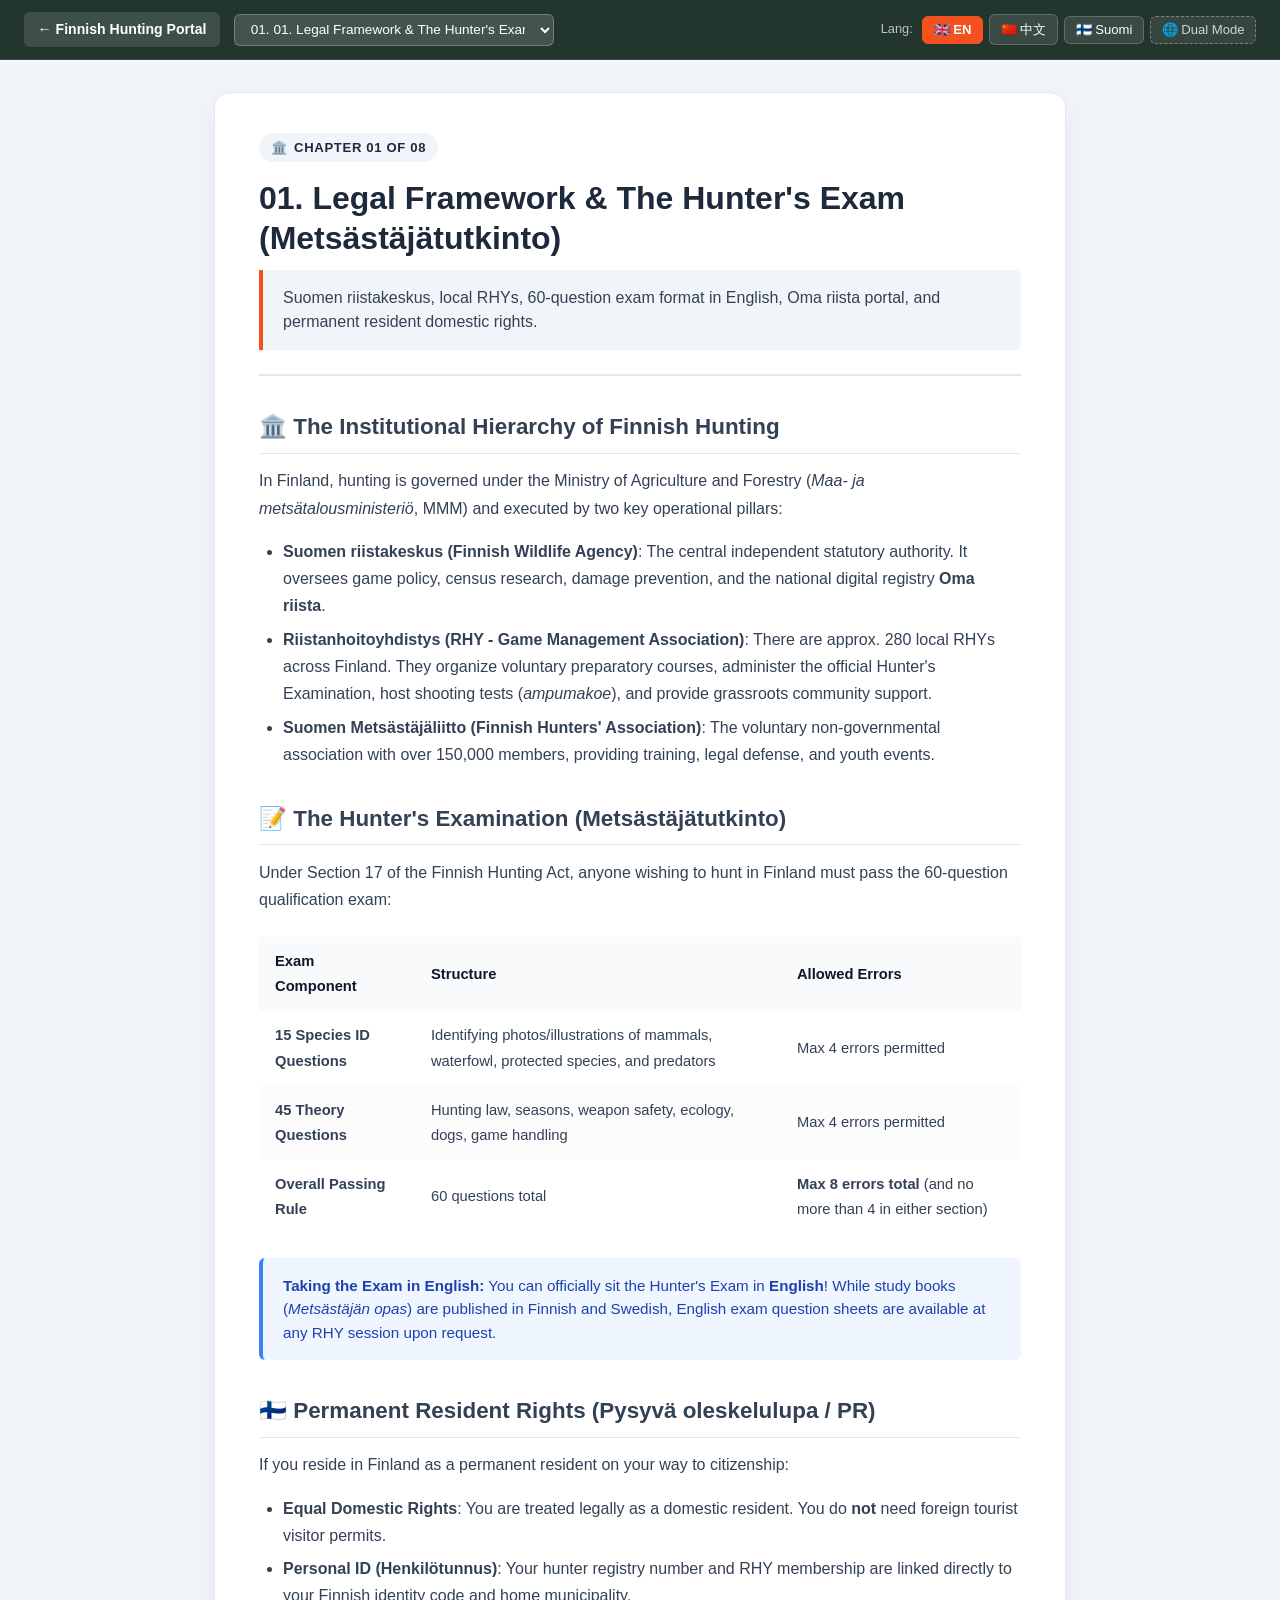
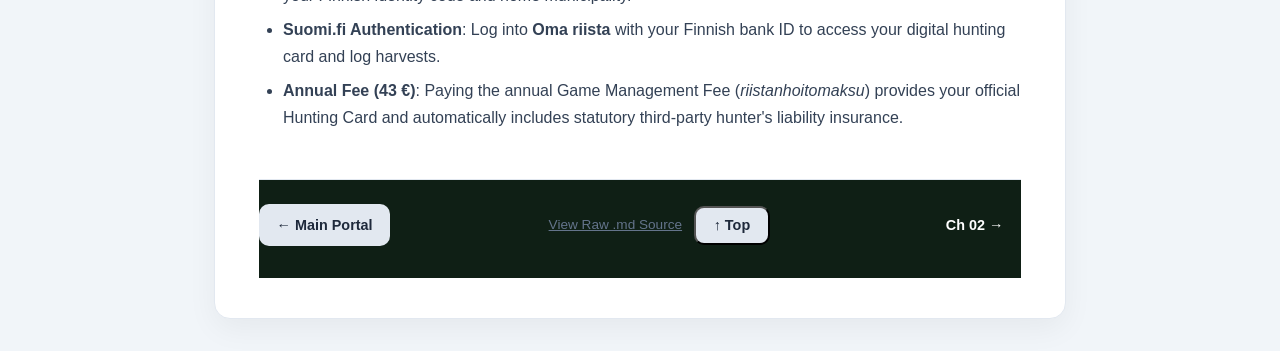
==== docs/01_legal_framework_and_exam.html @ 81fd7a48 "feat: add trilingual handbook reader modal and standalone html chapter docs with dual-language suppo" ====
<!DOCTYPE html>
<html lang="en">
<head>
  <meta charset="UTF-8">
  <meta name="viewport" content="width=device-width, initial-scale=1.0">
  <title>01. Legal Framework & The Hunter's Exam (Metsästäjätutkinto) | Finnish Hunting Handbook</title>
  <link rel="stylesheet" href="../styles.css">
  <style>
    body {
      background-color: var(--color-slate-100);
      color: var(--color-slate-800);
      min-height: 100vh;
      display: flex;
      flex-direction: column;
      font-family: -apple-system, BlinkMacSystemFont, "Segoe UI", Roboto, Helvetica, Arial, sans-serif;
    }
    .doc-sticky-header {
      position: sticky;
      top: 0;
      z-index: 100;
      background: rgba(26, 46, 38, 0.96);
      backdrop-filter: blur(12px);
      border-bottom: 1px solid rgba(255, 255, 255, 0.12);
      padding: 0.75rem 1.5rem;
      display: flex;
      align-items: center;
      justify-content: space-between;
      gap: 1rem;
      flex-wrap: wrap;
    }
    .doc-nav-left {
      display: flex;
      align-items: center;
      gap: 0.85rem;
      flex-wrap: wrap;
    }
    .doc-btn-back {
      color: #fff;
      text-decoration: none;
      display: inline-flex;
      align-items: center;
      gap: 0.4rem;
      font-weight: 600;
      font-size: 0.88rem;
      padding: 0.4rem 0.85rem;
      background: rgba(255, 255, 255, 0.12);
      border-radius: var(--radius-sm);
      transition: all var(--transition-fast);
    }
    .doc-btn-back:hover {
      background: var(--color-forest-accent);
      color: #fff;
      transform: translateX(-2px);
    }
    .doc-select {
      background: rgba(255, 255, 255, 0.15);
      color: #fff;
      border: 1px solid rgba(255, 255, 255, 0.25);
      padding: 0.4rem 0.75rem;
      border-radius: var(--radius-sm);
      font-size: 0.85rem;
      cursor: pointer;
      outline: none;
      max-width: 320px;
    }
    .doc-select option {
      background: #1a2e26;
      color: #fff;
    }
    .doc-lang-controls {
      display: flex;
      align-items: center;
      gap: 0.4rem;
      flex-wrap: wrap;
    }
    .doc-lang-label {
      color: rgba(255,255,255,0.7);
      font-size: 0.8rem;
      margin-right: 0.2rem;
    }
    .doc-lang-btn {
      padding: 0.35rem 0.65rem;
      background: rgba(255, 255, 255, 0.1);
      border: 1px solid rgba(255, 255, 255, 0.2);
      border-radius: var(--radius-sm);
      color: #fff;
      font-size: 0.82rem;
      cursor: pointer;
      transition: all var(--transition-fast);
    }
    .doc-lang-btn:hover {
      background: rgba(255, 255, 255, 0.25);
    }
    .doc-lang-btn.active {
      background: var(--color-orange-500);
      border-color: var(--color-orange-500);
      font-weight: 700;
    }
    .doc-dual-btn {
      padding: 0.35rem 0.65rem;
      background: rgba(255, 255, 255, 0.08);
      border: 1px dashed rgba(255, 255, 255, 0.35);
      border-radius: var(--radius-sm);
      color: #cbd5e1;
      font-size: 0.82rem;
      cursor: pointer;
      transition: all var(--transition-fast);
    }
    .doc-dual-btn.active {
      background: var(--color-forest-accent);
      border-color: var(--color-forest-accent);
      color: #fff;
      font-weight: 700;
    }
    .doc-main-container {
      max-width: 900px;
      margin: 2rem auto;
      padding: 0 1.5rem;
      flex: 1;
      width: 100%;
    }
    .doc-card {
      background: #fff;
      border-radius: var(--radius-lg);
      padding: 2.5rem 2.75rem;
      box-shadow: 0 10px 30px rgba(0, 0, 0, 0.05);
      border: 1px solid var(--color-slate-200);
    }
    .doc-header-block {
      border-bottom: 2px solid var(--color-slate-200);
      padding-bottom: 1.5rem;
      margin-bottom: 2rem;
    }
    .doc-chapter-badge {
      display: inline-flex;
      align-items: center;
      gap: 0.4rem;
      background: var(--color-slate-100);
      border: 1px solid var(--color-slate-300);
      color: var(--color-forest-dark);
      font-size: 0.82rem;
      font-weight: 700;
      padding: 0.25rem 0.75rem;
      border-radius: 9999px;
      margin-bottom: 1rem;
      text-transform: uppercase;
      letter-spacing: 0.05em;
    }
    .doc-title {
      font-size: 2rem;
      font-weight: 800;
      color: var(--color-forest-dark);
      line-height: 1.25;
      margin-bottom: 0.75rem;
    }
    .doc-subtitle-box {
      background: #f1f5f9;
      border-left: 4px solid var(--color-orange-500);
      padding: 1rem 1.25rem;
      border-radius: 0 var(--radius-sm) var(--radius-sm) 0;
      color: var(--color-slate-700);
      font-size: 1rem;
      line-height: 1.5;
    }
    .doc-content-area {
      line-height: 1.7;
      color: #334155;
    }
    .doc-content-area h2 {
      font-size: 1.4rem;
      color: var(--color-forest-dark);
      margin-top: 2rem;
      margin-bottom: 0.85rem;
      border-bottom: 1px solid var(--color-slate-200);
      padding-bottom: 0.4rem;
    }
    .doc-content-area h3 {
      font-size: 1.15rem;
      color: #1e293b;
      margin-top: 1.5rem;
      margin-bottom: 0.6rem;
    }
    .doc-content-area p {
      margin-bottom: 1rem;
    }
    .doc-content-area ul, .doc-content-area ol {
      margin-bottom: 1.25rem;
      padding-left: 1.5rem;
    }
    .doc-content-area li {
      margin-bottom: 0.4rem;
    }
    .doc-content-area table {
      width: 100%;
      border-collapse: collapse;
      margin: 1.5rem 0;
      font-size: 0.92rem;
    }
    .doc-content-area th, .doc-content-area td {
      border: 1px solid var(--color-slate-300);
      padding: 0.75rem 1rem;
      text-align: left;
    }
    .doc-content-area th {
      background: #f8fafc;
      font-weight: 700;
      color: #0f172a;
    }
    .doc-content-area tr:nth-child(even) td {
      background: #fcfcfd;
    }
    .reader-alert {
      padding: 1rem 1.25rem;
      border-radius: var(--radius-sm);
      margin: 1.5rem 0;
      font-size: 0.95rem;
      line-height: 1.55;
    }
    .reader-alert.note {
      background-color: #eff6ff;
      border-left: 4px solid #3b82f6;
      color: #1e40af;
    }
    .reader-alert.warning {
      background-color: #fffbeb;
      border-left: 4px solid #f59e0b;
      color: #92400e;
    }
    .reader-alert.danger {
      background-color: #fef2f2;
      border-left: 4px solid #ef4444;
      color: #991b1b;
    }
    .secondary-preview-box {
      margin-top: 0.6rem;
      padding: 0.75rem 1rem;
      background: #f8fafc;
      border-left: 3px solid var(--color-orange-500);
      border-radius: 0 var(--radius-sm) var(--radius-sm) 0;
      color: #64748b;
      font-size: 0.92em;
    }
    .doc-footer-nav {
      margin-top: 3rem;
      padding-top: 1.5rem;
      border-top: 1px solid var(--color-slate-200);
      display: flex;
      justify-content: space-between;
      align-items: center;
      gap: 1rem;
      flex-wrap: wrap;
    }
    .doc-footer-links {
      display: flex;
      gap: 0.75rem;
      align-items: center;
    }
    .doc-nav-btn {
      display: inline-flex;
      align-items: center;
      gap: 0.4rem;
      padding: 0.6rem 1.1rem;
      background: var(--color-slate-200);
      color: var(--color-slate-800);
      border-radius: var(--radius-md);
      text-decoration: none;
      font-weight: 600;
      font-size: 0.9rem;
      transition: all var(--transition-fast);
    }
    .doc-nav-btn:hover {
      background: var(--color-forest-dark);
      color: #fff;
    }
    .doc-nav-btn.primary {
      background: var(--color-forest-dark);
      color: #fff;
    }
    .doc-nav-btn.primary:hover {
      background: var(--color-forest-accent);
    }
    .doc-raw-link {
      color: #64748b;
      font-size: 0.85rem;
      text-decoration: underline;
    }
    .doc-raw-link:hover {
      color: var(--color-forest-dark);
    }
    @media (max-width: 768px) {
      .doc-card {
        padding: 1.5rem;
      }
      .doc-title {
        font-size: 1.5rem;
      }
      .doc-select {
        max-width: 100%;
        width: 100%;
      }
    }
  </style>
</head>
<body>

  <!-- Sticky Header Bar -->
  <header class="doc-sticky-header">
    <div class="doc-nav-left">
      <a href="../index.html" class="doc-btn-back">← Finnish Hunting Portal</a>
      <select class="doc-select" onchange="if(this.value) window.location.href=this.value" aria-label="Jump to Chapter">
        
    <option value="01_legal_framework_and_exam.html" selected>
      01. 01. Legal Framework & The Hunter's Exam (Metsästäjätutkinto)
    </option>
  
    <option value="02_firearms_and_licensing.html" >
      02. 02. Firearms, Licensing & Supervised Shooting (Ampuma-aselaki)
    </option>
  
    <option value="03_bow_hunting_alternative.html" >
      03. 03. Bow Hunting Alternative (Jousimetsästys)
    </option>
  
    <option value="04_land_access_and_permits.html" >
      04. 04. Land Access, State Forests & Hunting Clubs (Metsästysoikeus)
    </option>
  
    <option value="05_game_species_and_seasons.html" >
      05. 05. Finnish Game Species, Seasons & Rifle Test (Hirvikoe)
    </option>
  
    <option value="06_zero_experience_roadmap.html" >
      06. 06. Zero-Experience Practical Roadmap (From Beginner to Harvest)
    </option>
  
    <option value="07_safety_gear_and_ethics.html" >
      07. 07. Safety Regulations, Gear & Nordic Ethics
    </option>
  
    <option value="08_finnish_hunting_glossary.html" >
      08. 08. Finnish Hunting Glossary & Field Radio Commands
    </option>
  
      </select>
    </div>
    <div class="doc-lang-controls">
      <span class="doc-lang-label">Lang:</span>
      <button class="doc-lang-btn" data-lang="en" onclick="setLanguage('en')">🇬🇧 EN</button>
      <button class="doc-lang-btn" data-lang="zh" onclick="setLanguage('zh')">🇨🇳 中文</button>
      <button class="doc-lang-btn" data-lang="fi" onclick="setLanguage('fi')">🇫🇮 Suomi</button>
      <button id="doc-dual-toggle" class="doc-dual-btn" onclick="toggleDualLanguage()" title="Toggle Dual-Language Comparison">🌐 Dual Mode</button>
    </div>
  </header>

  <!-- Main Article Body -->
  <main class="doc-main-container">
    <article class="doc-card">
      <header class="doc-header-block">
        <div class="doc-chapter-badge">
          <span>🏛️</span>
          <span>Chapter 01 of 08</span>
        </div>
        <h1 id="doc-article-title" class="doc-title">01. Legal Framework & The Hunter's Exam (Metsästäjätutkinto)</h1>
        <div id="doc-article-subtitle" class="doc-subtitle-box">Suomen riistakeskus, local RHYs, 60-question exam format in English, Oma riista portal, and permanent resident domestic rights.</div>
      </header>

      <!-- Primary Content Area -->
      <div id="doc-content-body" class="doc-content-area">
        
        <h2>🏛️ The Institutional Hierarchy of Finnish Hunting</h2>
        <p>In Finland, hunting is governed under the Ministry of Agriculture and Forestry (<em>Maa- ja metsätalousministeriö</em>, MMM) and executed by two key operational pillars:</p>
        <ul>
          <li><strong>Suomen riistakeskus (Finnish Wildlife Agency)</strong>: The central independent statutory authority. It oversees game policy, census research, damage prevention, and the national digital registry <strong>Oma riista</strong>.</li>
          <li><strong>Riistanhoitoyhdistys (RHY - Game Management Association)</strong>: There are approx. 280 local RHYs across Finland. They organize voluntary preparatory courses, administer the official Hunter's Examination, host shooting tests (<em>ampumakoe</em>), and provide grassroots community support.</li>
          <li><strong>Suomen Metsästäjäliitto (Finnish Hunters' Association)</strong>: The voluntary non-governmental association with over 150,000 members, providing training, legal defense, and youth events.</li>
        </ul>

        <h2>📝 The Hunter's Examination (Metsästäjätutkinto)</h2>
        <p>Under Section 17 of the Finnish Hunting Act, anyone wishing to hunt in Finland must pass the 60-question qualification exam:</p>
        <table>
          <thead>
            <tr><th>Exam Component</th><th>Structure</th><th>Allowed Errors</th></tr>
          </thead>
          <tbody>
            <tr><td><strong>15 Species ID Questions</strong></td><td>Identifying photos/illustrations of mammals, waterfowl, protected species, and predators</td><td>Max 4 errors permitted</td></tr>
            <tr><td><strong>45 Theory Questions</strong></td><td>Hunting law, seasons, weapon safety, ecology, dogs, game handling</td><td>Max 4 errors permitted</td></tr>
            <tr><td><strong>Overall Passing Rule</strong></td><td>60 questions total</td><td><strong>Max 8 errors total</strong> (and no more than 4 in either section)</td></tr>
          </tbody>
        </table>

        <div class="reader-alert note">
          <strong>Taking the Exam in English:</strong> You can officially sit the Hunter's Exam in <strong>English</strong>! While study books (<em>Metsästäjän opas</em>) are published in Finnish and Swedish, English exam question sheets are available at any RHY session upon request.
        </div>

        <h2>🇫🇮 Permanent Resident Rights (Pysyvä oleskelulupa / PR)</h2>
        <p>If you reside in Finland as a permanent resident on your way to citizenship:</p>
        <ul>
          <li><strong>Equal Domestic Rights</strong>: You are treated legally as a domestic resident. You do <strong>not</strong> need foreign tourist visitor permits.</li>
          <li><strong>Personal ID (Henkilötunnus)</strong>: Your hunter registry number and RHY membership are linked directly to your Finnish identity code and home municipality.</li>
          <li><strong>Suomi.fi Authentication</strong>: Log into <strong>Oma riista</strong> with your Finnish bank ID to access your digital hunting card and log harvests.</li>
          <li><strong>Annual Fee (43 €)</strong>: Paying the annual Game Management Fee (<em>riistanhoitomaksu</em>) provides your official Hunting Card and automatically includes statutory third-party hunter's liability insurance.</li>
        </ul>
      
      </div>

      <!-- Navigation & Raw Source Footer -->
      <footer class="doc-footer-nav">
        <div>
          <a href="../index.html" class="doc-nav-btn">← Main Portal</a>
        </div>
        <div class="doc-footer-links">
          <a href="01_legal_framework_and_exam.md" class="doc-raw-link" target="_blank">View Raw .md Source</a>
          <button onclick="window.scrollTo({top:0, behavior:'smooth'})" class="doc-nav-btn" style="cursor:pointer;">↑ Top</button>
        </div>
        <div>
          <a href="02_firearms_and_licensing.html" class="doc-nav-btn primary">Ch 02 →</a>
        </div>
      </footer>
    </article>
  </main>

  <script src="../chapters.js"></script>
  <script>
    const CURRENT_CHAPTER_ID = "ch1";
    let currentLang = localStorage.getItem('fi_hunt_lang') || 'en';
    let secondaryLang = localStorage.getItem('fi_hunt_secondary_lang') || 'none';
    let dualEnabled = (secondaryLang !== 'none' && secondaryLang !== currentLang);

    function updateLanguageUI() {
      // Update buttons active class
      document.querySelectorAll('.doc-lang-btn').forEach(btn => {
        btn.classList.toggle('active', btn.dataset.lang === currentLang);
      });
      const dualBtn = document.getElementById('doc-dual-toggle');
      if (dualBtn) {
        dualBtn.classList.toggle('active', dualEnabled);
        dualBtn.textContent = dualEnabled ? '🌐 Dual: ON (' + secondaryLang.toUpperCase() + ')' : '🌐 Dual Mode';
      }

      // Find current chapter
      const chData = CHAPTERS_DATA.find(c => c.id === CURRENT_CHAPTER_ID);
      if (!chData) return;

      // Update Document Title
      const titleEl = document.getElementById('doc-article-title');
      const subEl = document.getElementById('doc-article-subtitle');
      const bodyEl = document.getElementById('doc-content-body');

      const title1 = chData.title[currentLang] || chData.title['en'];
      const sub1 = chData.subtitle[currentLang] || chData.subtitle['en'];
      const content1 = chData.content[currentLang] || chData.content['en'];

      if (dualEnabled && secondaryLang !== 'none' && secondaryLang !== currentLang) {
        const title2 = chData.title[secondaryLang] || chData.title['en'];
        const sub2 = chData.subtitle[secondaryLang] || chData.subtitle['en'];
        const content2 = chData.content[secondaryLang] || chData.content['en'];

        titleEl.innerHTML = '<div>' + title1 + '</div><div style="font-size: 1.15rem; color: #64748b; font-weight: 500; margin-top: 0.35rem;">' + title2 + '</div>';
        subEl.innerHTML = '<div>' + sub1 + '</div><div class="secondary-preview-box">' + sub2 + '</div>';
        bodyEl.innerHTML = '<div class="primary-lang-content">' + content1 + '</div>' +
          '<div style="margin: 2.5rem 0; border-top: 2px dashed #cbd5e1; padding-top: 1.5rem; background: #f8fafc; padding: 1.5rem; border-radius: 8px;">' +
          '<div style="font-weight: 700; color: #d97706; margin-bottom: 1rem; font-size: 0.95rem;">🌐 Comparison Language (' + (secondaryLang === 'zh' ? '中文' : (secondaryLang === 'fi' ? 'Suomi' : 'English')) + '):</div>' +
          '<div class="secondary-lang-content" style="color: #475569;">' + content2 + '</div>' +
          '</div>';
      } else {
        titleEl.textContent = title1;
        subEl.textContent = sub1;
        bodyEl.innerHTML = content1;
      }

      document.title = title1 + ' | Finnish Hunting Handbook';
    }

    function setLanguage(lang) {
      currentLang = lang;
      localStorage.setItem('fi_hunt_lang', lang);
      if (secondaryLang === lang) {
        secondaryLang = 'none';
        localStorage.setItem('fi_hunt_secondary_lang', 'none');
        dualEnabled = false;
      }
      updateLanguageUI();
    }

    function toggleDualLanguage() {
      if (dualEnabled) {
        dualEnabled = false;
        secondaryLang = 'none';
        localStorage.setItem('fi_hunt_secondary_lang', 'none');
      } else {
        dualEnabled = true;
        if (currentLang === 'en') secondaryLang = 'zh';
        else if (currentLang === 'zh') secondaryLang = 'en';
        else secondaryLang = 'en';
        localStorage.setItem('fi_hunt_secondary_lang', secondaryLang);
      }
      updateLanguageUI();
    }

    // Keyboard navigation
    document.addEventListener('keydown', (e) => {
      if (e.target.tagName === 'INPUT' || e.target.tagName === 'SELECT') return;
      
      if (e.key === 'ArrowRight') window.location.href = '02_firearms_and_licensing.html';
      if (e.key === 'Escape') window.location.href = '../index.html';
    });

    document.addEventListener('DOMContentLoaded', () => {
      updateLanguageUI();
    });
  </script>
</body>
</html>
---- styles.css ----
/* ==========================================================================
   Hunting in Finland — Modern Nordic Outdoor Design System
   ========================================================================== */

:root {
  --color-pine-900: #0f1f15;
  --color-pine-800: #172d1f;
  --color-pine-700: #23432e;
  --color-pine-600: #2e593e;
  --color-pine-500: #3c7451;
  --color-pine-100: #e8f0eb;
  --color-pine-50:  #f3f7f4;

  --color-earth-800: #3e3226;
  --color-earth-700: #574635;
  --color-earth-600: #7d654c;
  --color-earth-100: #f4eee7;
  --color-earth-50:  #faf7f3;

  --color-orange-600: #d84315;
  --color-orange-500: #f4511e;
  --color-orange-400: #ff7043;
  --color-orange-100: #fbe9e7;

  --color-amber-500: #d97706;
  --color-amber-100: #fef3c7;

  --color-slate-900: #0f172a;
  --color-slate-800: #1e293b;
  --color-slate-700: #334155;
  --color-slate-600: #475569;
  --color-slate-500: #64748b;
  --color-slate-400: #94a3b8;
  --color-slate-200: #e2e8f0;
  --color-slate-100: #f1f5f9;
  --color-slate-50:  #f8fafc;

  --color-white: #ffffff;
  --color-success: #16a34a;
  --color-success-bg: #dcfce7;
  --color-danger: #dc2626;
  --color-danger-bg: #fee2e2;

  --font-family: -apple-system, BlinkMacSystemFont, "Segoe UI", Roboto, "Helvetica Neue", Arial, sans-serif;
  --font-mono: ui-monospace, SFMono-Regular, Menlo, Monaco, Consolas, monospace;

  --shadow-sm: 0 1px 2px 0 rgba(0, 0, 0, 0.05);
  --shadow-md: 0 4px 6px -1px rgba(0, 0, 0, 0.1), 0 2px 4px -2px rgba(0, 0, 0, 0.1);
  --shadow-lg: 0 10px 15px -3px rgba(0, 0, 0, 0.1), 0 4px 6px -4px rgba(0, 0, 0, 0.1);
  --shadow-xl: 0 20px 25px -5px rgba(0, 0, 0, 0.12), 0 8px 10px -6px rgba(0, 0, 0, 0.1);

  --radius-sm: 6px;
  --radius-md: 10px;
  --radius-lg: 16px;
  --radius-full: 9999px;
  --transition: all 0.2s cubic-bezier(0.4, 0, 0.2, 1);
}

/* Reset & Base */
*, *::before, *::after {
  box-sizing: border-box;
  margin: 0;
  padding: 0;
}

html {
  scroll-behavior: smooth;
  font-size: 16px;
}

body {
  font-family: var(--font-family);
  background-color: var(--color-slate-50);
  color: var(--color-slate-800);
  line-height: 1.6;
  -webkit-font-smoothing: antialiased;
}

/* Container */
.container {
  width: 100%;
  max-width: 1200px;
  margin: 0 auto;
  padding: 0 1.5rem;
}

/* Header & Navigation */
.navbar {
  position: sticky;
  top: 0;
  z-index: 100;
  background-color: rgba(23, 45, 31, 0.96);
  backdrop-filter: blur(8px);
  border-bottom: 1px solid rgba(255, 255, 255, 0.1);
  color: var(--color-white);
  padding: 0.75rem 0;
}

.navbar .container {
  display: flex;
  justify-content: space-between;
  align-items: center;
  flex-wrap: wrap;
  gap: 1rem;
}

.nav-brand {
  display: flex;
  align-items: center;
  gap: 0.75rem;
  font-weight: 700;
  font-size: 1.2rem;
  color: var(--color-white);
  text-decoration: none;
}

.nav-brand .badge-fi {
  background-color: var(--color-orange-500);
  color: var(--color-white);
  font-size: 0.75rem;
  font-weight: 800;
  padding: 0.15rem 0.5rem;
  border-radius: var(--radius-sm);
  letter-spacing: 0.5px;
}

.nav-links {
  display: flex;
  gap: 0.4rem;
  list-style: none;
  flex-wrap: wrap;
}

.nav-links a {
  color: rgba(255, 255, 255, 0.85);
  text-decoration: none;
  font-size: 0.88rem;
  font-weight: 500;
  padding: 0.35rem 0.65rem;
  border-radius: var(--radius-sm);
  transition: var(--transition);
}

.nav-links a:hover,
.nav-links a.active {
  background-color: rgba(255, 255, 255, 0.15);
  color: var(--color-white);
}

/* Language Switcher (Primary & Secondary comparison) */
.lang-switcher-wrapper {
  display: flex;
  flex-direction: column;
  gap: 0.3rem;
  align-items: flex-end;
}

.lang-row {
  display: flex;
  align-items: center;
  gap: 0.35rem;
}

.lang-row-label {
  font-size: 0.68rem;
  text-transform: uppercase;
  letter-spacing: 0.5px;
  color: rgba(255, 255, 255, 0.6);
  margin-right: 0.2rem;
}

.lang-btn {
  background: rgba(255, 255, 255, 0.12);
  border: 1px solid rgba(255, 255, 255, 0.25);
  border-radius: var(--radius-sm);
  padding: 0.25rem 0.45rem;
  font-size: 1rem;
  line-height: 1;
  cursor: pointer;
  transition: var(--transition);
  color: var(--color-white);
  display: inline-flex;
  align-items: center;
  justify-content: center;
}

.lang-btn:hover {
  background: rgba(255, 255, 255, 0.25);
  transform: translateY(-1px);
}

.lang-btn.active {
  background: var(--color-orange-500);
  border-color: var(--color-orange-400);
  box-shadow: 0 0 10px rgba(244, 81, 30, 0.5);
}

.secondary-lang-row {
  opacity: 0.9;
}

.secondary-btn {
  font-size: 0.85rem;
  padding: 0.15rem 0.4rem;
  border-style: dashed;
}

.secondary-btn.active-secondary {
  background: var(--color-pine-600);
  border-color: var(--color-pine-100);
  border-style: solid;
  opacity: 1;
}

.secondary-btn.disabled-lang {
  opacity: 0.25;
  cursor: not-allowed;
  pointer-events: none;
}

/* Dual-Language Typography */
.dual-title {
  display: flex;
  flex-direction: column;
  gap: 0.25rem;
}

.dual-secondary-text {
  color: var(--color-slate-500);
  font-size: 0.85em;
  font-weight: normal;
  display: block;
  margin-top: 0.25rem;
  line-height: 1.35;
}

/* Hero Section */
.hero {
  background: linear-gradient(135deg, var(--color-pine-900) 0%, var(--color-pine-800) 50%, var(--color-pine-700) 100%);
  color: var(--color-white);
  padding: 4rem 0 3.5rem;
  position: relative;
  overflow: hidden;
}

.hero::before {
  content: "";
  position: absolute;
  top: 0; right: 0; bottom: 0; left: 0;
  background-image: radial-gradient(circle at 80% 20%, rgba(244, 81, 30, 0.15) 0%, transparent 50%),
                    radial-gradient(circle at 10% 80%, rgba(60, 116, 81, 0.25) 0%, transparent 60%);
  pointer-events: none;
}

.hero-content {
  position: relative;
  max-width: 850px;
}

.hero-tag {
  display: inline-flex;
  align-items: center;
  gap: 0.5rem;
  background-color: rgba(255, 255, 255, 0.12);
  border: 1px solid rgba(255, 255, 255, 0.2);
  color: var(--color-orange-400);
  font-size: 0.85rem;
  font-weight: 600;
  padding: 0.35rem 0.85rem;
  border-radius: var(--radius-full);
  margin-bottom: 1.25rem;
}

.hero h1 {
  font-size: 2.75rem;
  font-weight: 800;
  line-height: 1.18;
  margin-bottom: 1.25rem;
  letter-spacing: -0.5px;
}

.hero h1 span.highlight {
  color: var(--color-orange-400);
}

.hero p {
  font-size: 1.12rem;
  line-height: 1.6;
  color: rgba(255, 255, 255, 0.9);
  margin-bottom: 1.75rem;
}

.hero-actions {
  display: flex;
  gap: 1rem;
  flex-wrap: wrap;
}

.btn {
  display: inline-flex;
  align-items: center;
  justify-content: center;
  gap: 0.5rem;
  font-size: 0.95rem;
  font-weight: 600;
  padding: 0.75rem 1.4rem;
  border-radius: var(--radius-md);
  text-decoration: none;
  cursor: pointer;
  border: none;
  transition: var(--transition);
}

.btn-primary {
  background-color: var(--color-orange-500);
  color: var(--color-white);
  box-shadow: 0 4px 14px rgba(244, 81, 30, 0.4);
}

.btn-primary:hover {
  background-color: var(--color-orange-600);
  transform: translateY(-1px);
}

.btn-secondary {
  background-color: rgba(255, 255, 255, 0.12);
  color: var(--color-white);
  border: 1px solid rgba(255, 255, 255, 0.25);
}

.btn-secondary:hover {
  background-color: rgba(255, 255, 255, 0.22);
}

/* PR Notice Box in Hero */
.pr-notice-card {
  background-color: rgba(255, 255, 255, 0.1);
  border: 1px solid rgba(255, 255, 255, 0.25);
  border-left: 4px solid var(--color-orange-400);
  border-radius: var(--radius-md);
  padding: 1.25rem 1.5rem;
  margin-top: 1.75rem;
  backdrop-filter: blur(8px);
}

.pr-notice-header {
  display: flex;
  align-items: center;
  gap: 0.5rem;
  font-weight: 700;
  color: var(--color-orange-400);
  font-size: 1rem;
  margin-bottom: 0.4rem;
}

.pr-notice-text {
  font-size: 0.92rem;
  color: rgba(255, 255, 255, 0.92);
  line-height: 1.55;
}

/* Highlights Grid */
.hero-highlights {
  display: grid;
  grid-template-columns: repeat(auto-fit, minmax(220px, 1fr));
  gap: 1.25rem;
  margin-top: 2.75rem;
}

.highlight-stat {
  background-color: rgba(255, 255, 255, 0.08);
  border: 1px solid rgba(255, 255, 255, 0.15);
  border-radius: var(--radius-md);
  padding: 1.25rem;
  backdrop-filter: blur(4px);
}

.highlight-stat .stat-num {
  font-size: 1.8rem;
  font-weight: 800;
  color: var(--color-orange-400);
}

.highlight-stat .stat-label {
  font-size: 0.85rem;
  color: rgba(255, 255, 255, 0.85);
  margin-top: 0.25rem;
}

/* Sections */
.section {
  padding: 4.5rem 0;
}

.section-header {
  text-align: center;
  max-width: 750px;
  margin: 0 auto 3rem;
}

.section-tag {
  display: inline-block;
  font-size: 0.8rem;
  font-weight: 700;
  text-transform: uppercase;
  letter-spacing: 1px;
  color: var(--color-pine-600);
  background-color: var(--color-pine-100);
  padding: 0.25rem 0.75rem;
  border-radius: var(--radius-full);
  margin-bottom: 0.75rem;
}

.section-header h2 {
  font-size: 2.2rem;
  font-weight: 800;
  color: var(--color-slate-900);
  margin-bottom: 0.75rem;
  letter-spacing: -0.5px;
}

.section-header p {
  color: var(--color-slate-600);
  font-size: 1.05rem;
}

/* Pathway Finder Wizard */
.wizard-card {
  background-color: var(--color-white);
  border: 1px solid var(--color-slate-200);
  border-radius: var(--radius-lg);
  box-shadow: var(--shadow-lg);
  padding: 2.25rem;
  max-width: 920px;
  margin: 0 auto;
}

.wizard-step-title {
  font-size: 1.25rem;
  font-weight: 700;
  color: var(--color-slate-900);
  margin-bottom: 1.25rem;
  display: flex;
  align-items: center;
  gap: 0.5rem;
}

.wizard-options {
  display: grid;
  grid-template-columns: repeat(auto-fit, minmax(250px, 1fr));
  gap: 1rem;
  margin-bottom: 2rem;
}

.option-box {
  border: 2px solid var(--color-slate-200);
  border-radius: var(--radius-md);
  padding: 1.25rem;
  cursor: pointer;
  transition: var(--transition);
  background-color: var(--color-white);
  text-align: left;
}

.option-box:hover {
  border-color: var(--color-pine-500);
  transform: translateY(-2px);
  box-shadow: var(--shadow-sm);
}

.option-box.selected {
  border-color: var(--color-orange-500);
  background-color: var(--color-orange-100);
}

.option-box .opt-icon {
  font-size: 1.75rem;
  margin-bottom: 0.5rem;
}

.option-box h4 {
  font-size: 1.05rem;
  font-weight: 700;
  color: var(--color-slate-900);
  margin-bottom: 0.35rem;
}

.option-box p {
  font-size: 0.85rem;
  color: var(--color-slate-600);
  line-height: 1.45;
}

.wizard-results {
  background-color: var(--color-pine-50);
  border: 1px solid var(--color-pine-100);
  border-radius: var(--radius-md);
  padding: 1.75rem;
  margin-top: 1.5rem;
}

.wizard-results h3 {
  color: var(--color-pine-800);
  font-size: 1.3rem;
  margin-bottom: 1rem;
}

.roadmap-steps {
  list-style: none;
  display: flex;
  flex-direction: column;
  gap: 1rem;
}

.roadmap-step-item {
  display: flex;
  gap: 1rem;
  background-color: var(--color-white);
  padding: 1.15rem 1.35rem;
  border-radius: var(--radius-sm);
  border-left: 4px solid var(--color-orange-500);
  box-shadow: var(--shadow-sm);
}

.step-badge {
  background-color: var(--color-pine-700);
  color: var(--color-white);
  font-weight: 700;
  font-size: 0.85rem;
  width: 30px;
  height: 30px;
  border-radius: var(--radius-full);
  display: flex;
  align-items: center;
  justify-content: center;
  flex-shrink: 0;
}

.step-details h4 {
  font-size: 1.05rem;
  color: var(--color-slate-900);
  margin-bottom: 0.35rem;
}

.step-details p {
  font-size: 0.88rem;
  color: var(--color-slate-600);
  line-height: 1.5;
}

/* Practice Quiz */
.quiz-container {
  background-color: var(--color-white);
  border: 1px solid var(--color-slate-200);
  border-radius: var(--radius-lg);
  box-shadow: var(--shadow-lg);
  padding: 2.25rem;
  max-width: 880px;
  margin: 0 auto;
}

.quiz-header {
  display: flex;
  justify-content: space-between;
  align-items: center;
  padding-bottom: 1.25rem;
  margin-bottom: 1.75rem;
  border-bottom: 1px solid var(--color-slate-200);
}

.quiz-progress-bar {
  width: 100%;
  height: 8px;
  background-color: var(--color-slate-200);
  border-radius: var(--radius-full);
  overflow: hidden;
  margin-bottom: 1.5rem;
}

.quiz-progress-fill {
  height: 100%;
  background-color: var(--color-orange-500);
  transition: width 0.3s ease;
  width: 7%;
}

.quiz-category-tag {
  font-size: 0.75rem;
  font-weight: 700;
  text-transform: uppercase;
  letter-spacing: 0.5px;
  background-color: var(--color-pine-100);
  color: var(--color-pine-700);
  padding: 0.2rem 0.6rem;
  border-radius: var(--radius-sm);
}

.quiz-question-box h3 {
  font-size: 1.25rem;
  font-weight: 700;
  color: var(--color-slate-900);
  margin-bottom: 1.5rem;
  line-height: 1.45;
}

.quiz-answers-list {
  display: flex;
  flex-direction: column;
  gap: 0.85rem;
  margin-bottom: 1.75rem;
}

.quiz-answer-btn {
  display: flex;
  align-items: flex-start;
  gap: 0.85rem;
  width: 100%;
  text-align: left;
  background-color: var(--color-slate-50);
  border: 1.5px solid var(--color-slate-200);
  border-radius: var(--radius-md);
  padding: 1rem 1.25rem;
  font-size: 0.95rem;
  font-weight: 500;
  color: var(--color-slate-800);
  cursor: pointer;
  transition: var(--transition);
}

.quiz-answer-btn:hover:not(:disabled) {
  background-color: var(--color-white);
  border-color: var(--color-pine-600);
  transform: translateX(4px);
}

.quiz-answer-btn.correct {
  background-color: var(--color-success-bg);
  border-color: var(--color-success);
  color: #14532d;
  font-weight: 600;
}

.quiz-answer-btn.incorrect {
  background-color: var(--color-danger-bg);
  border-color: var(--color-danger);
  color: #7f1d1d;
}

.quiz-feedback-box {
  background-color: var(--color-pine-50);
  border-left: 4px solid var(--color-pine-600);
  padding: 1.25rem;
  border-radius: var(--radius-sm);
  margin-bottom: 1.5rem;
  font-size: 0.92rem;
  line-height: 1.55;
}

.quiz-feedback-box.error {
  background-color: var(--color-danger-bg);
  border-left-color: var(--color-danger);
}

.quiz-actions {
  display: flex;
  justify-content: space-between;
  align-items: center;
}

.quiz-score-badge {
  font-size: 0.9rem;
  font-weight: 600;
  color: var(--color-slate-600);
}

/* Species Explorer */
.species-controls {
  display: flex;
  justify-content: space-between;
  align-items: center;
  flex-wrap: wrap;
  gap: 1rem;
  margin-bottom: 2rem;
}

.species-filters {
  display: flex;
  gap: 0.5rem;
  flex-wrap: wrap;
}

.filter-chip {
  background-color: var(--color-white);
  border: 1px solid var(--color-slate-300);
  border-radius: var(--radius-full);
  padding: 0.4rem 0.9rem;
  font-size: 0.85rem;
  font-weight: 600;
  color: var(--color-slate-700);
  cursor: pointer;
  transition: var(--transition);
}

.filter-chip:hover,
.filter-chip.active {
  background-color: var(--color-pine-700);
  color: var(--color-white);
  border-color: var(--color-pine-700);
}

.species-search {
  padding: 0.45rem 1.15rem;
  border: 1px solid var(--color-slate-300);
  border-radius: var(--radius-full);
  font-size: 0.9rem;
  width: 280px;
}

.species-grid {
  display: grid;
  grid-template-columns: repeat(auto-fill, minmax(330px, 1fr));
  gap: 1.5rem;
}

.species-card {
  background-color: var(--color-white);
  border: 1px solid var(--color-slate-200);
  border-radius: var(--radius-md);
  box-shadow: var(--shadow-sm);
  overflow: hidden;
  display: flex;
  flex-direction: column;
  transition: var(--transition);
}

.species-card:hover {
  transform: translateY(-4px);
  box-shadow: var(--shadow-md);
  border-color: var(--color-slate-300);
}

.species-card-header {
  padding: 1.25rem 1.25rem 0.75rem;
  border-bottom: 1px solid var(--color-slate-100);
}

.species-card-tag {
  font-size: 0.75rem;
  font-weight: 700;
  text-transform: uppercase;
  color: var(--color-pine-600);
  margin-bottom: 0.25rem;
}

.species-card-header h3 {
  font-size: 1.25rem;
  font-weight: 700;
  color: var(--color-slate-900);
}

.species-card-header .latin-name {
  font-size: 0.85rem;
  font-style: italic;
  color: var(--color-slate-500);
}

.species-card-body {
  padding: 1.25rem;
  flex-grow: 1;
  display: flex;
  flex-direction: column;
  gap: 0.85rem;
  font-size: 0.88rem;
}

.info-row {
  display: flex;
  align-items: flex-start;
  gap: 0.5rem;
}

.info-label {
  font-weight: 700;
  color: var(--color-slate-700);
  min-width: 90px;
}

.info-value {
  color: var(--color-slate-600);
  flex-grow: 1;
}

.species-card-footer {
  background-color: var(--color-slate-50);
  padding: 0.75rem 1.25rem;
  border-top: 1px solid var(--color-slate-100);
  font-size: 0.8rem;
  color: var(--color-pine-700);
  font-weight: 600;
}

/* Calculator */
.calc-grid {
  display: grid;
  grid-template-columns: repeat(auto-fit, minmax(320px, 1fr));
  gap: 1.5rem;
}

.calc-column {
  background-color: var(--color-white);
  border: 1px solid var(--color-slate-200);
  border-radius: var(--radius-lg);
  box-shadow: var(--shadow-sm);
  padding: 1.75rem;
  display: flex;
  flex-direction: column;
}

.calc-column.featured {
  border: 2px solid var(--color-orange-500);
  position: relative;
}

.featured-ribbon {
  position: absolute;
  top: -12px;
  right: 1.5rem;
  background-color: var(--color-orange-500);
  color: var(--color-white);
  font-size: 0.75rem;
  font-weight: 700;
  padding: 0.2rem 0.6rem;
  border-radius: var(--radius-sm);
  text-transform: uppercase;
}

.calc-header {
  margin-bottom: 1.25rem;
}

.calc-header h3 {
  font-size: 1.35rem;
  color: var(--color-slate-900);
}

.calc-header p {
  font-size: 0.85rem;
  color: var(--color-slate-500);
}

.calc-total {
  font-size: 2.2rem;
  font-weight: 800;
  color: var(--color-pine-700);
  margin: 0.75rem 0 1.25rem;
}

.calc-items {
  list-style: none;
  display: flex;
  flex-direction: column;
  gap: 0.65rem;
  margin-bottom: 1.5rem;
  flex-grow: 1;
}

.calc-item {
  display: flex;
  justify-content: space-between;
  align-items: center;
  font-size: 0.85rem;
  padding: 0.4rem 0;
  border-bottom: 1px dashed var(--color-slate-200);
}

.calc-item .price {
  font-weight: 700;
  color: var(--color-slate-800);
}

/* Checklists */
.checklist-card {
  background-color: var(--color-white);
  border: 1px solid var(--color-slate-200);
  border-radius: var(--radius-md);
  box-shadow: var(--shadow-sm);
  padding: 1.75rem;
  margin-bottom: 1.5rem;
}

.checklist-card h3 {
  font-size: 1.25rem;
  color: var(--color-slate-900);
  margin-bottom: 1rem;
  display: flex;
  align-items: center;
  gap: 0.5rem;
}

.check-items {
  list-style: none;
  display: flex;
  flex-direction: column;
  gap: 0.65rem;
}

.check-item {
  display: flex;
  align-items: flex-start;
  gap: 0.75rem;
  font-size: 0.95rem;
  cursor: pointer;
}

.check-item input[type="checkbox"] {
  width: 18px;
  height: 18px;
  accent-color: var(--color-orange-500);
  margin-top: 3px;
  cursor: pointer;
}

.check-item.done span {
  text-decoration: line-through;
  color: var(--color-slate-400);
}

/* Footer */
footer {
  background-color: var(--color-pine-900);
  color: rgba(255, 255, 255, 0.75);
  padding: 3.5rem 0 2rem;
  border-top: 1px solid rgba(255, 255, 255, 0.1);
  font-size: 0.85rem;
}

footer a {
  color: var(--color-orange-400);
  text-decoration: none;
}

footer a:hover {
  text-decoration: underline;
}

.footer-grid {
  display: grid;
  grid-template-columns: repeat(auto-fit, minmax(220px, 1fr));
  gap: 2rem;
  margin-bottom: 2.5rem;
}

.footer-col h4 {
  color: var(--color-white);
  font-size: 1rem;
  margin-bottom: 1rem;
}

.footer-col ul {
  list-style: none;
  display: flex;
  flex-direction: column;
  gap: 0.5rem;
}

.footer-bottom {
  text-align: center;
  padding-top: 2rem;
  border-top: 1px solid rgba(255, 255, 255, 0.08);
}

/* Responsive adjustments */
@media (max-width: 768px) {
  .hero h1 {
    font-size: 2rem;
  }
  .section-header h2 {
    font-size: 1.75rem;
  }
  .species-controls {
    flex-direction: column;
    align-items: stretch;
  }
  .species-search {
    width: 100%;
  }
}

/* ==========================================================================
   In-App Document / Guide Reader Modal & Reader View
   ========================================================================== */

.reader-modal {
  display: none;
  position: fixed;
  top: 0;
  left: 0;
  width: 100vw;
  height: 100vh;
  z-index: 1000;
  background-color: rgba(15, 31, 21, 0.88);
  backdrop-filter: blur(8px);
  overflow-y: auto;
  padding: 1.5rem 1rem;
}

.reader-modal.active {
  display: flex;
  justify-content: center;
  align-items: flex-start;
}

.reader-container {
  background-color: var(--color-white);
  border-radius: var(--radius-lg);
  box-shadow: var(--shadow-xl);
  width: 100%;
  max-width: 960px;
  margin: 1rem auto 3rem;
  overflow: hidden;
  position: relative;
  display: flex;
  flex-direction: column;
}

.reader-header {
  position: sticky;
  top: 0;
  z-index: 10;
  background-color: var(--color-pine-900);
  color: var(--color-white);
  padding: 1rem 1.75rem;
  display: flex;
  justify-content: space-between;
  align-items: center;
  gap: 1rem;
  flex-wrap: wrap;
  border-bottom: 1px solid rgba(255, 255, 255, 0.1);
}

.reader-header-left {
  display: flex;
  align-items: center;
  gap: 1rem;
  flex-wrap: wrap;
}

.reader-close-btn {
  background-color: rgba(255, 255, 255, 0.15);
  border: 1px solid rgba(255, 255, 255, 0.25);
  color: var(--color-white);
  padding: 0.45rem 0.95rem;
  border-radius: var(--radius-md);
  cursor: pointer;
  font-size: 0.9rem;
  font-weight: 600;
  display: inline-flex;
  align-items: center;
  gap: 0.4rem;
  transition: var(--transition);
}

.reader-close-btn:hover {
  background-color: var(--color-orange-500);
  border-color: var(--color-orange-400);
}

.reader-select {
  background-color: var(--color-pine-800);
  color: var(--color-white);
  border: 1px solid rgba(255, 255, 255, 0.25);
  border-radius: var(--radius-md);
  padding: 0.45rem 1rem;
  font-size: 0.9rem;
  font-weight: 600;
  cursor: pointer;
  max-width: 320px;
}

.reader-body {
  padding: 2.5rem 2.25rem;
  color: var(--color-slate-800);
  line-height: 1.75;
  font-size: 1.02rem;
}

/* Document Article Typography */
.article-chapter-tag {
  font-size: 0.85rem;
  font-weight: 700;
  text-transform: uppercase;
  letter-spacing: 1px;
  color: var(--color-pine-600);
  margin-bottom: 0.5rem;
}

.reader-body h1 {
  font-size: 2.25rem;
  font-weight: 800;
  color: var(--color-slate-900);
  margin-bottom: 1rem;
  line-height: 1.25;
  letter-spacing: -0.5px;
}

.reader-subtitle-box {
  background-color: var(--color-slate-50);
  border-left: 4px solid var(--color-orange-500);
  padding: 1rem 1.25rem;
  margin-bottom: 2rem;
  border-radius: var(--radius-sm);
  font-size: 1.05rem;
  color: var(--color-slate-700);
}

.reader-body h2 {
  font-size: 1.55rem;
  font-weight: 700;
  color: var(--color-slate-900);
  margin-top: 2.25rem;
  margin-bottom: 1rem;
  padding-bottom: 0.4rem;
  border-bottom: 1px solid var(--color-slate-200);
}

.reader-body h3 {
  font-size: 1.2rem;
  font-weight: 700;
  color: var(--color-pine-800);
  margin-top: 1.5rem;
  margin-bottom: 0.75rem;
}

.reader-body p {
  margin-bottom: 1.15rem;
}

.reader-body ul, .reader-body ol {
  margin-left: 1.5rem;
  margin-bottom: 1.25rem;
  display: flex;
  flex-direction: column;
  gap: 0.45rem;
}

.reader-body table {
  width: 100%;
  border-collapse: collapse;
  margin: 1.5rem 0;
  font-size: 0.92rem;
}

.reader-body th, .reader-body td {
  padding: 0.75rem 1rem;
  border: 1px solid var(--color-slate-200);
  text-align: left;
}

.reader-body th {
  background-color: var(--color-pine-50);
  color: var(--color-pine-900);
  font-weight: 700;
}

.reader-body tr:nth-child(even) td {
  background-color: var(--color-slate-50);
}

.reader-alert {
  padding: 1.15rem 1.35rem;
  border-radius: var(--radius-md);
  margin: 1.5rem 0;
  border-left: 4px solid;
  font-size: 0.95rem;
  line-height: 1.55;
}

.reader-alert.note {
  background-color: var(--color-pine-50);
  border-color: var(--color-pine-600);
  color: var(--color-pine-900);
}

.reader-alert.warning {
  background-color: #fffbeb;
  border-color: #f59e0b;
  color: #92400e;
}

.reader-alert.danger {
  background-color: var(--color-danger-bg);
  border-color: var(--color-danger);
  color: #7f1d1d;
}

.reader-footer {
  background-color: var(--color-slate-50);
  border-top: 1px solid var(--color-slate-200);
  padding: 1.25rem 2.25rem;
  display: flex;
  justify-content: space-between;
  align-items: center;
  flex-wrap: wrap;
  gap: 1rem;
}
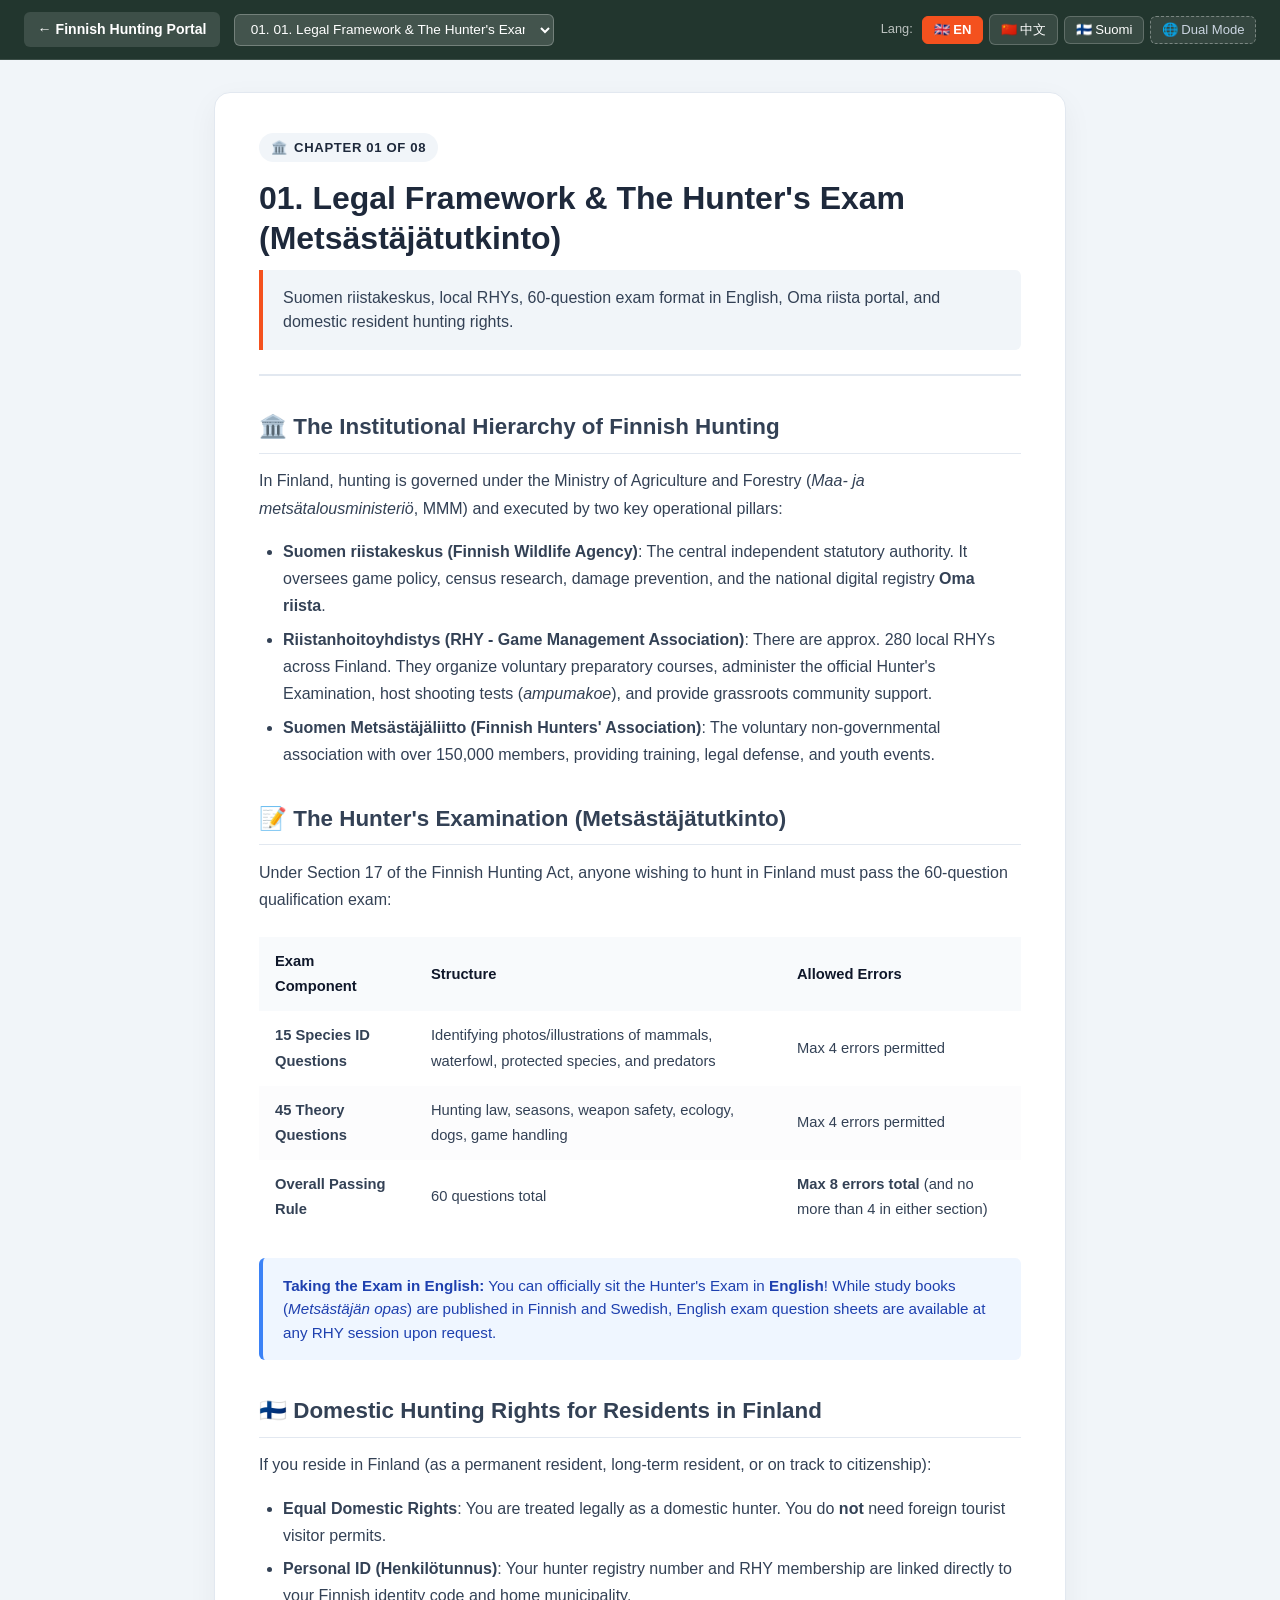
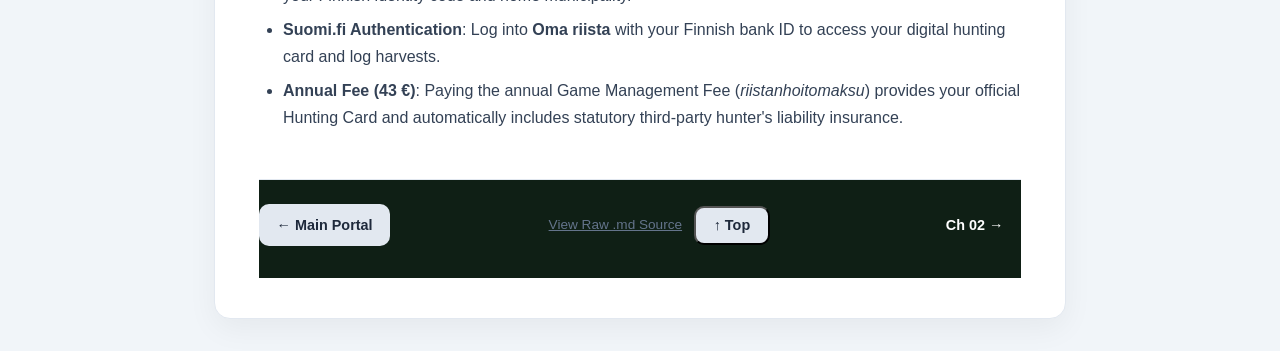
==== commit ce7b5e95: "refactor: generalize framing and branding to comprehensive resident and beginner field guide" ====
--- a/docs/01_legal_framework_and_exam.html
+++ b/docs/01_legal_framework_and_exam.html
@@ -361,7 +361,7 @@
           <span>Chapter 01 of 08</span>
         </div>
         <h1 id="doc-article-title" class="doc-title">01. Legal Framework & The Hunter's Exam (Metsästäjätutkinto)</h1>
-        <div id="doc-article-subtitle" class="doc-subtitle-box">Suomen riistakeskus, local RHYs, 60-question exam format in English, Oma riista portal, and permanent resident domestic rights.</div>
+        <div id="doc-article-subtitle" class="doc-subtitle-box">Suomen riistakeskus, local RHYs, 60-question exam format in English, Oma riista portal, and domestic resident hunting rights.</div>
       </header>
 
       <!-- Primary Content Area -->
@@ -392,10 +392,10 @@
           <strong>Taking the Exam in English:</strong> You can officially sit the Hunter's Exam in <strong>English</strong>! While study books (<em>Metsästäjän opas</em>) are published in Finnish and Swedish, English exam question sheets are available at any RHY session upon request.
         </div>
 
-        <h2>🇫🇮 Permanent Resident Rights (Pysyvä oleskelulupa / PR)</h2>
-        <p>If you reside in Finland as a permanent resident on your way to citizenship:</p>
+        <h2>🇫🇮 Domestic Hunting Rights for Residents in Finland</h2>
+        <p>If you reside in Finland (as a permanent resident, long-term resident, or on track to citizenship):</p>
         <ul>
-          <li><strong>Equal Domestic Rights</strong>: You are treated legally as a domestic resident. You do <strong>not</strong> need foreign tourist visitor permits.</li>
+          <li><strong>Equal Domestic Rights</strong>: You are treated legally as a domestic hunter. You do <strong>not</strong> need foreign tourist visitor permits.</li>
           <li><strong>Personal ID (Henkilötunnus)</strong>: Your hunter registry number and RHY membership are linked directly to your Finnish identity code and home municipality.</li>
           <li><strong>Suomi.fi Authentication</strong>: Log into <strong>Oma riista</strong> with your Finnish bank ID to access your digital hunting card and log harvests.</li>
           <li><strong>Annual Fee (43 €)</strong>: Paying the annual Game Management Fee (<em>riistanhoitomaksu</em>) provides your official Hunting Card and automatically includes statutory third-party hunter's liability insurance.</li>
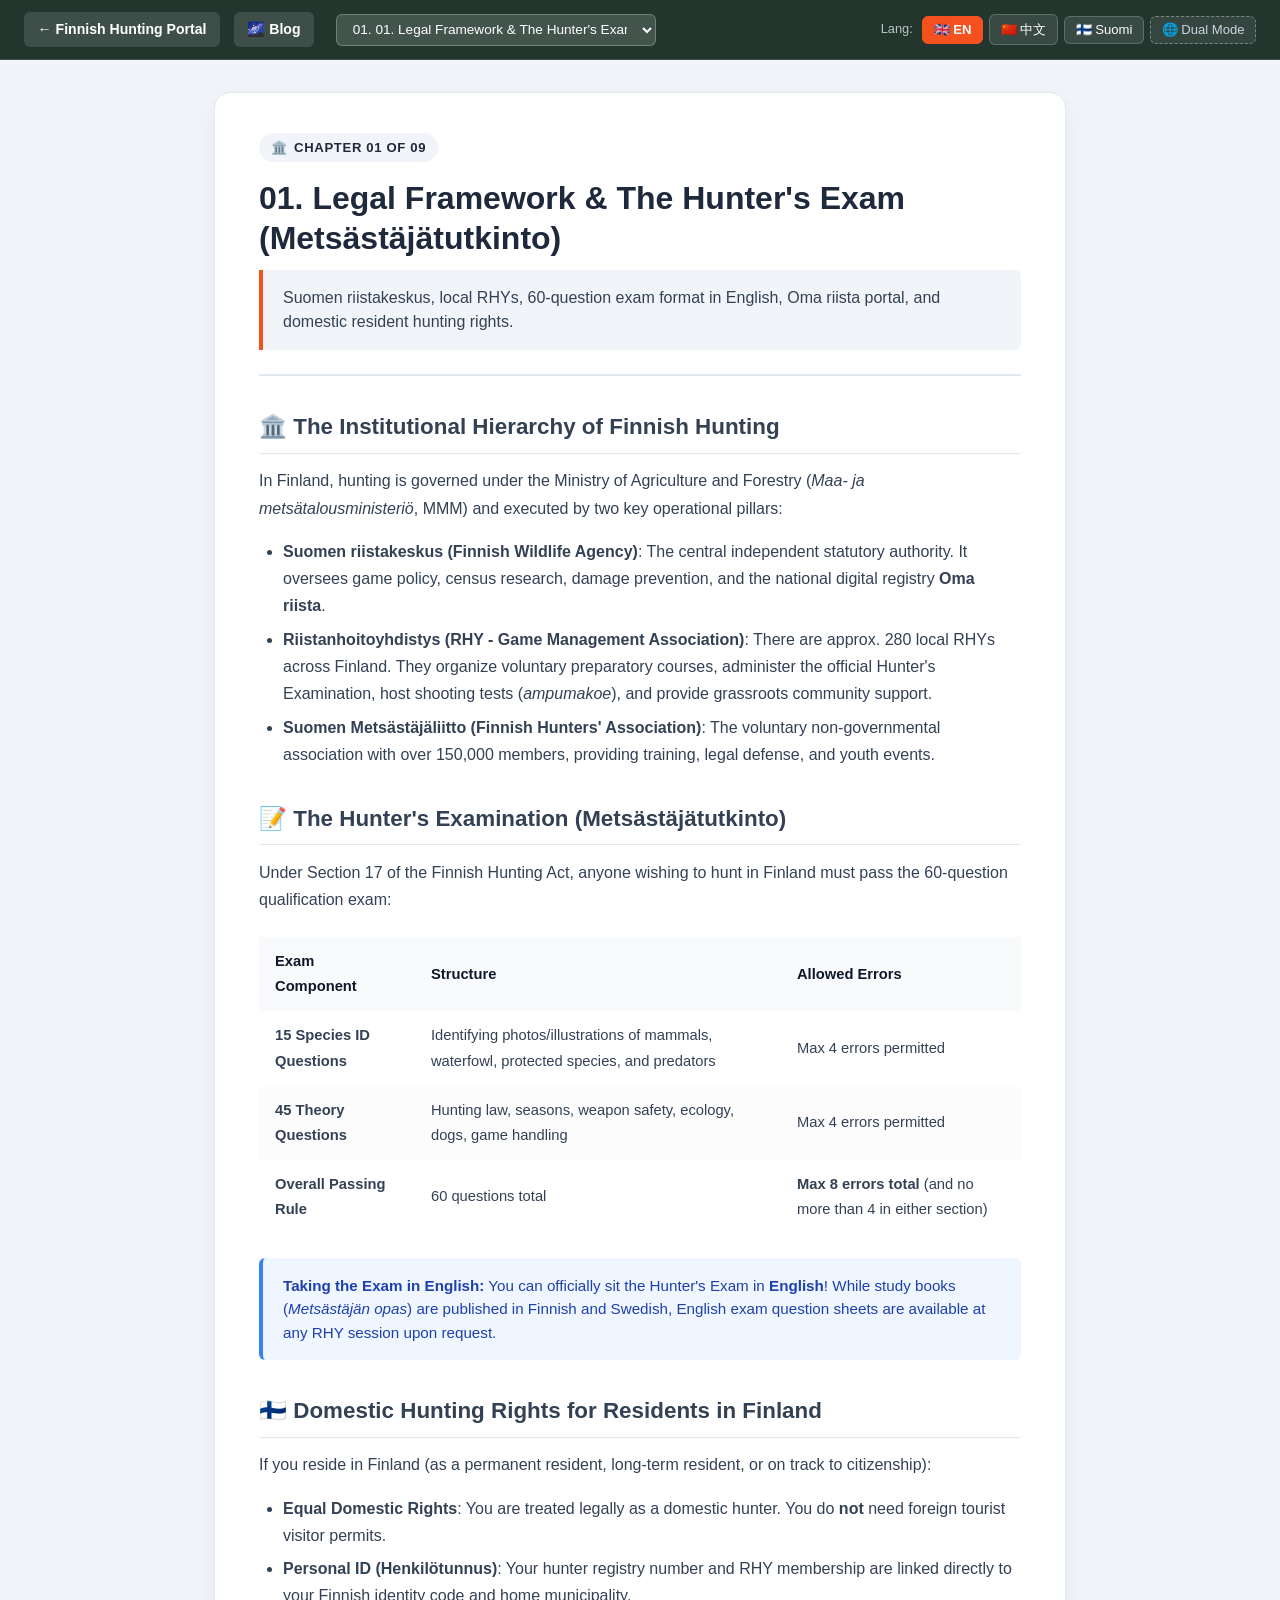
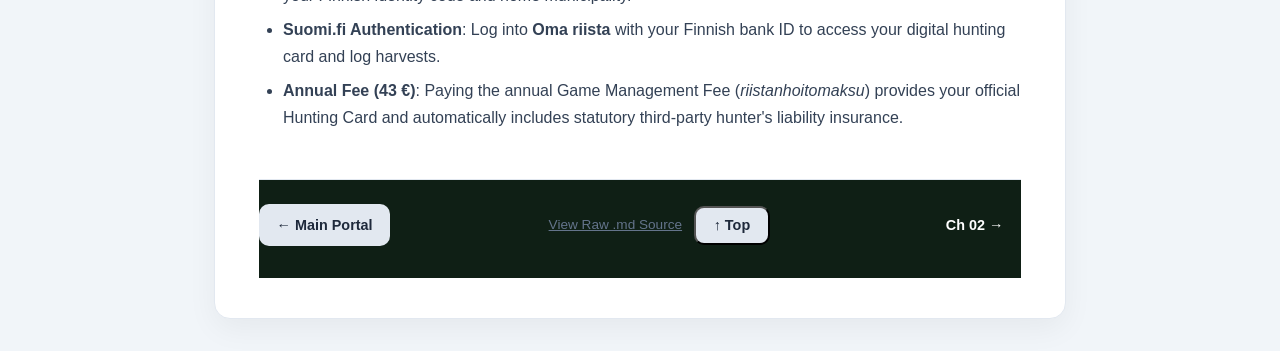
==== commit 834e86a7: "feat: add blog links, ecosystem footer, and GitHub Pages deployment workflow" ====
--- a/docs/01_legal_framework_and_exam.html
+++ b/docs/01_legal_framework_and_exam.html
@@ -307,6 +307,7 @@
   <header class="doc-sticky-header">
     <div class="doc-nav-left">
       <a href="../index.html" class="doc-btn-back">← Finnish Hunting Portal</a>
+      <a href="https://powerpig99.github.io/not-a-toe/" class="doc-btn-back" target="_blank" rel="noopener" style="margin-right:0.5rem;" title="Author Blog (Not a ToE)">🌌 Blog</a>
       <select class="doc-select" onchange="if(this.value) window.location.href=this.value" aria-label="Jump to Chapter">
         
     <option value="01_legal_framework_and_exam.html" selected>
@@ -339,6 +340,10 @@
   
     <option value="08_finnish_hunting_glossary.html" >
       08. 08. Finnish Hunting Glossary & Field Radio Commands
+    </option>
+  
+    <option value="09_booking_shooting_and_joining_clubs.html" >
+      09. 09. Booking a Shooting Session & Joining a Hunting Club
     </option>
   
       </select>
@@ -358,7 +363,7 @@
       <header class="doc-header-block">
         <div class="doc-chapter-badge">
           <span>🏛️</span>
-          <span>Chapter 01 of 08</span>
+          <span>Chapter 01 of 09</span>
         </div>
         <h1 id="doc-article-title" class="doc-title">01. Legal Framework & The Hunter's Exam (Metsästäjätutkinto)</h1>
         <div id="doc-article-subtitle" class="doc-subtitle-box">Suomen riistakeskus, local RHYs, 60-question exam format in English, Oma riista portal, and domestic resident hunting rights.</div>
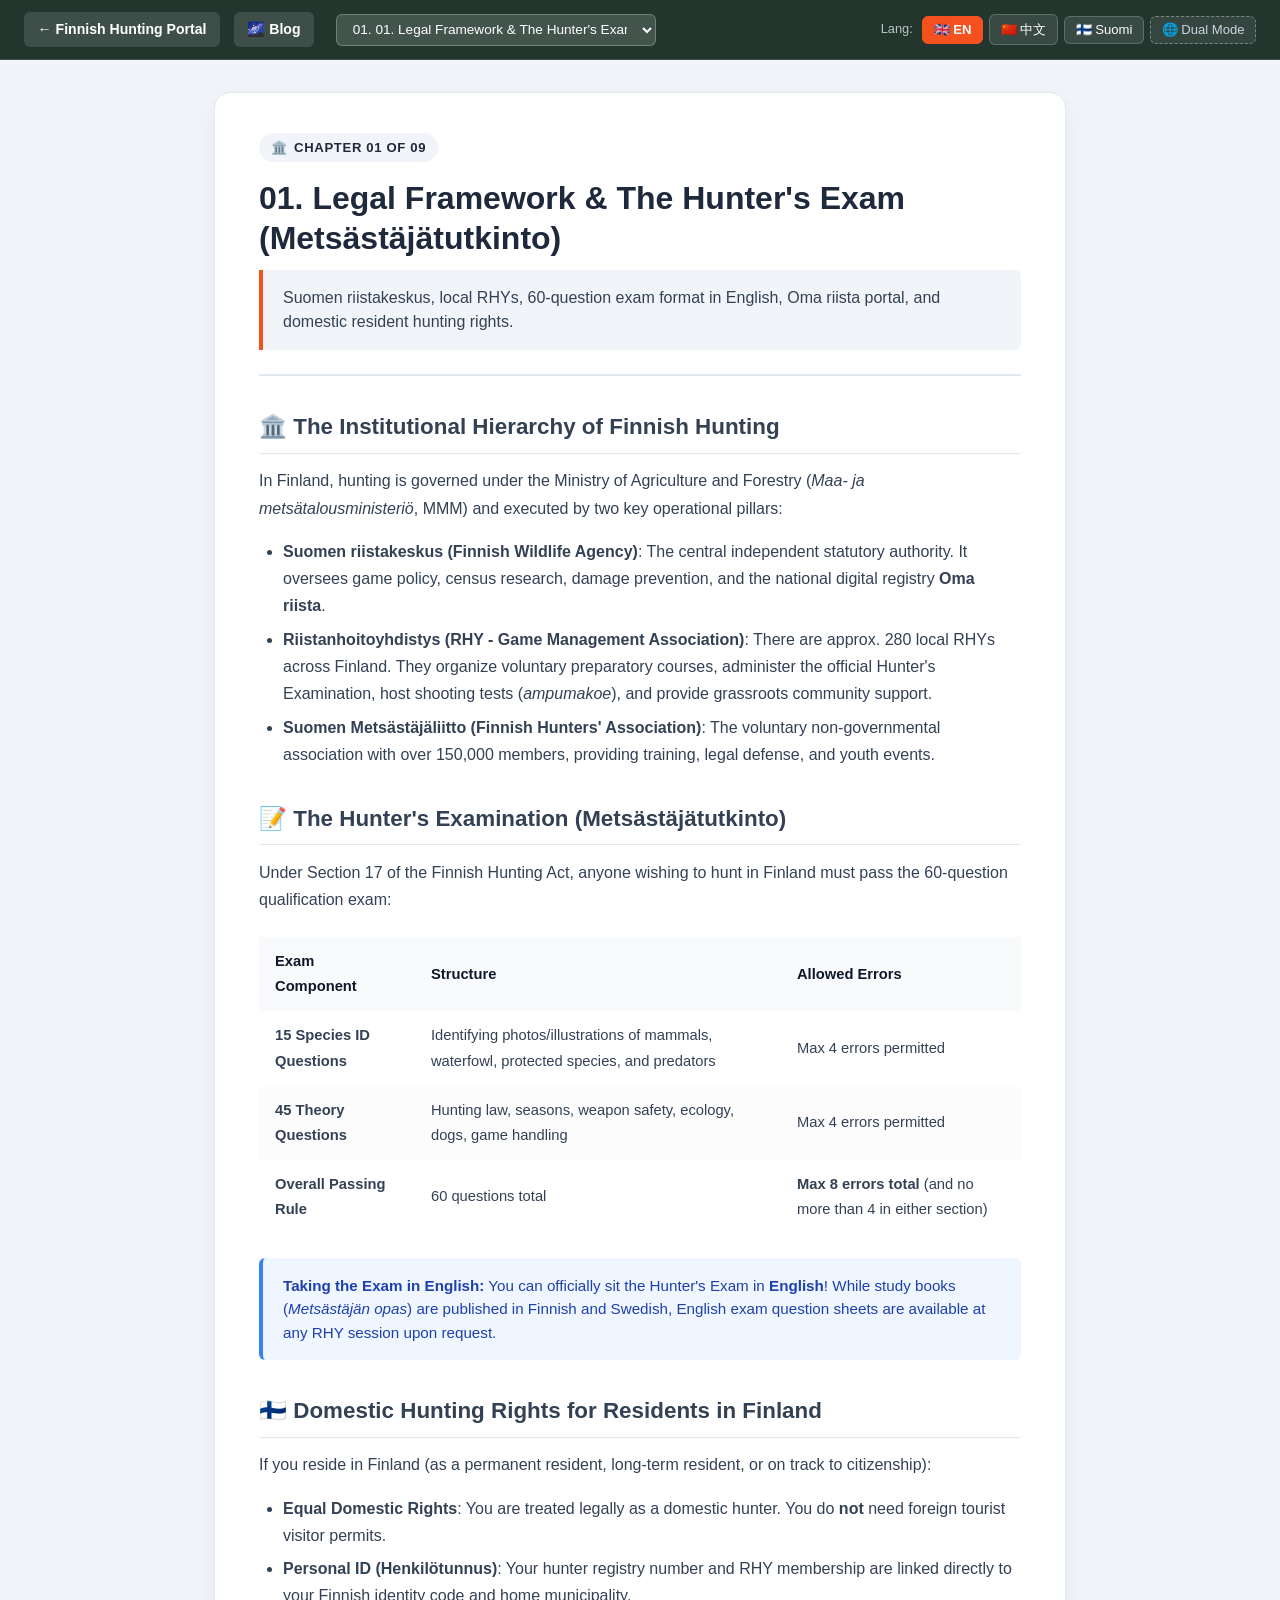
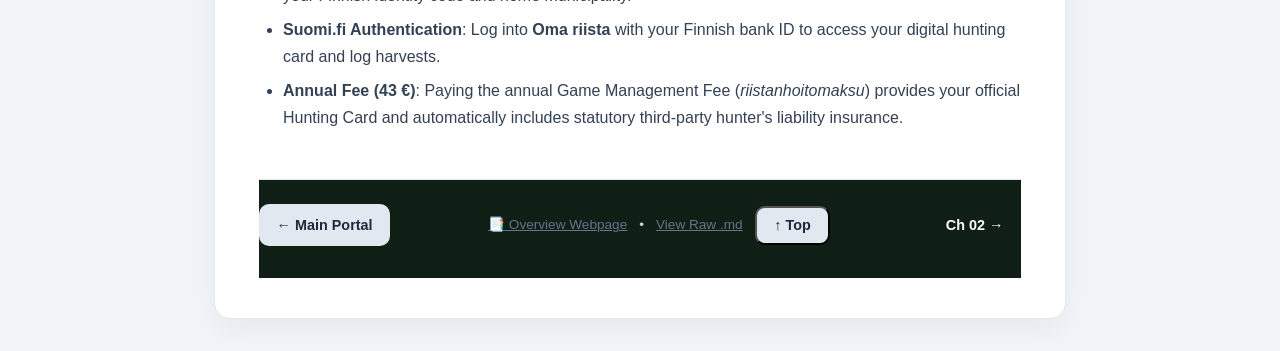
==== commit c1f1c1aa: "feat: turn README.md into standalone overview.html webpage and update chapter doc links" ====
--- a/docs/01_legal_framework_and_exam.html
+++ b/docs/01_legal_framework_and_exam.html
@@ -414,7 +414,9 @@
           <a href="../index.html" class="doc-nav-btn">← Main Portal</a>
         </div>
         <div class="doc-footer-links">
-          <a href="01_legal_framework_and_exam.md" class="doc-raw-link" target="_blank">View Raw .md Source</a>
+          <a href="../overview.html" class="doc-raw-link">📑 Overview Webpage</a>
+          <span style="color:#cbd5e1;">•</span>
+          <a href="01_legal_framework_and_exam.md" class="doc-raw-link" target="_blank">View Raw .md</a>
           <button onclick="window.scrollTo({top:0, behavior:'smooth'})" class="doc-nav-btn" style="cursor:pointer;">↑ Top</button>
         </div>
         <div>
